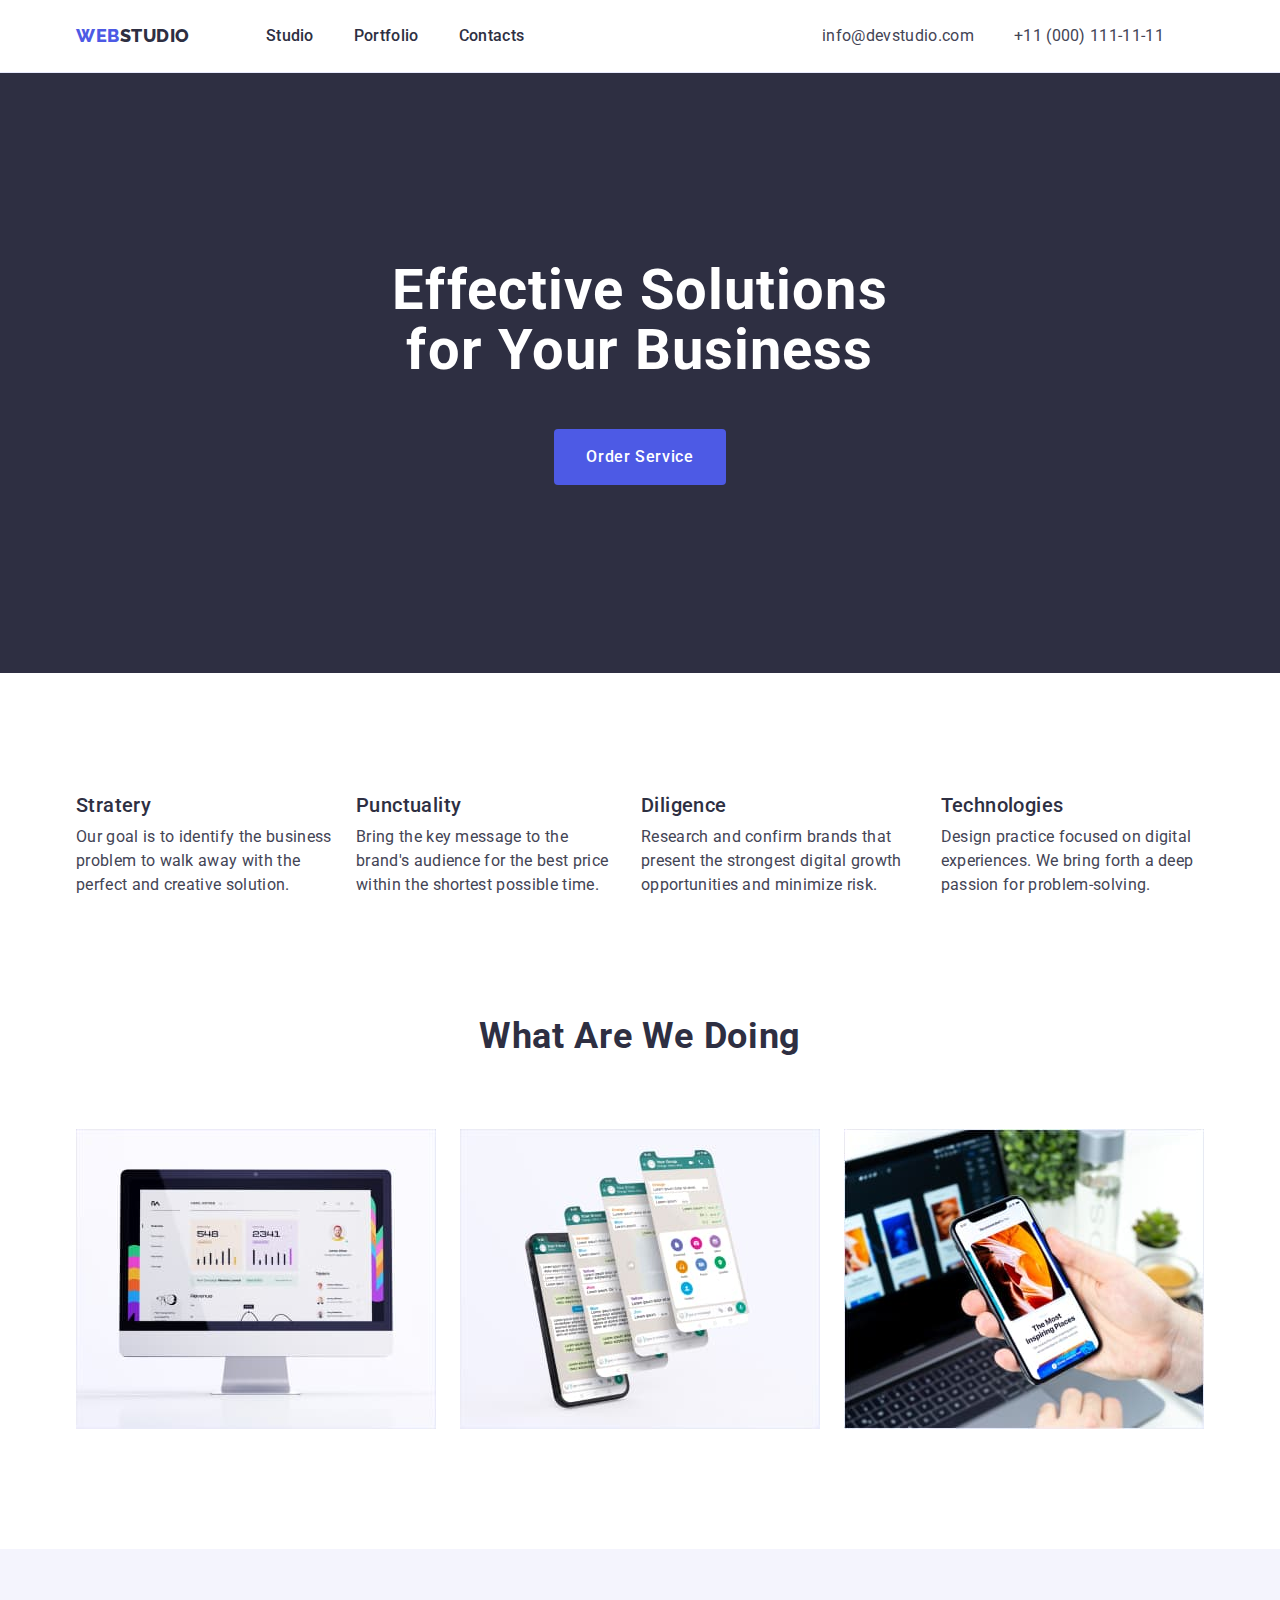
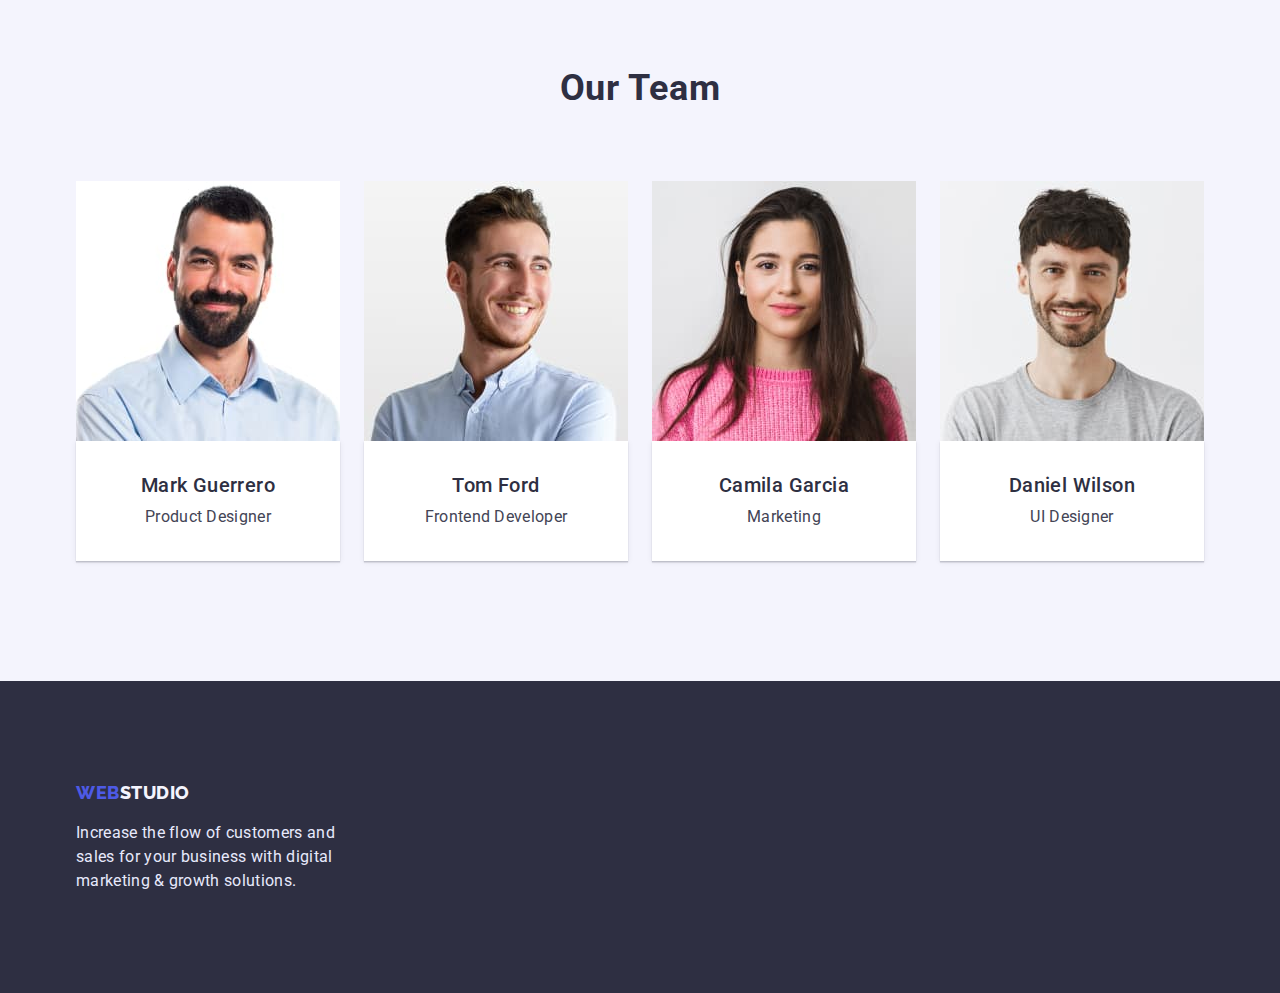
==== index.html @ 035ccc24 "Initial commit" ====
<!DOCTYPE html>
<html lang="en">

<head>
  <meta charset="UTF-8" />
  <meta http-equiv="X-UA-Compatible" content="IE=edge" />
  <meta name="viewport" content="width=device-width, initial-scale=1.0" />
  <title>Studio</title>
  <link rel="preconnect" href="https://fonts.googleapis.com" />
  <link rel="preconnect" href="https://fonts.gstatic.com" crossorigin />

  <link rel="stylesheet" href="https://cdn.jsdelivr.net/npm/modern-normalize@1.1.0/modern-normalize.min.css">
  <link href="https://fonts.googleapis.com/css2?family=Raleway:wght@800&family=Roboto:wght@400;500;700;900&display=swap"
    rel="stylesheet" />

  <link rel="stylesheet" href="./css/styles.css" />
</head>

<body>
  <!-- HEADER -->
  <header class="page-header">
    <div class="header-container container">
      <nav class="page-nav">
        <a class="logo link" href="./index.html">Web<span class="dark-logo">Studio</span></a>
        <ul class="menu-list list">
          <li class="menu-item">
            <a class="menu-link link" href="./index.html">Studio</a>
          </li>
          <li class="menu-item">
            <a class="menu-link link" href="./portfolio.html">Portfolio</a>
          </li>
          <li class="menu-item">
            <a class="menu-link link" href="">Contacts</a>
          </li>
        </ul>
      </nav>

      <ul class="contact list">
        <li class="contact-item">
          <a class="contact-link link" href="mailto:info@devstudio.com">info@devstudio.com</a>
        </li>
        <li class="contact-item">
          <a class="contact-link link" href="tel:+110001111111">+11 (000) 111-11-11</a>
        </li>
      </ul>
    </div>
  </header>
  <main>
    <!-- HERO -->

    <section class="hero">
      <div class="hero-container container">
        <h1 class="main-title">
          Effective Solutions <br />
          for Your Business
        </h1>
        <button type="button" class="button">Order Service</button>
      </div>
    </section>

  </main>
  <!-- Benefits -->

  <section class="benefits section">
    <div class="container">
      <h2 hidden>Benefits</h2>
      <ul class="benefits-list list">
        <li class="benefits-item">
          <h3 class="section-subtitle">Stratery</h3>
          <p class="section-discription">
            Our goal is to identify the business problem to walk away with the
            perfect and creative solution.
          </p>
        </li>
        <li class="benefits-item">
          <h3 class="section-subtitle">Punctuality</h3>
          <p class="section-discription">
            Bring the key message to the brand's audience for the best price
            within the shortest possible time.
          </p>
        </li>
        <li class="benefits-item">
          <h3 class="section-subtitle">Diligence</h3>
          <p class="section-discription">
            Research and confirm brands that present the strongest digital
            growth opportunities and minimize risk.
          </p>
        </li>
        <li class="benefits-item">
          <h3 class="section-subtitle">Technologies</h3>
          <p class="section-discription">
            Design practice focused on digital experiences. We bring forth a
            deep passion for problem-solving.
          </p>
        </li>
      </ul>
    </div>
  </section>

  <!-- Our Work -->

  <section class="work section">
    <div class="container">
      <h2 class="section-title">What are we doing</h2>
      <ul class="work-list list">
        <li class="work-item">
          <img src="./images/work/img1.jpg" alt="macbook computer display" width="360" height="300" />
        </li>
        <li class="work-item">
          <img src="./images/work/img2.jpg" alt="iphone showing app chat" width="360" height="300" />
        </li>
        <li class="work-item">
          <img src="./images/work/img3.jpg" alt="iphone in a hand with lap top in the background" width="360"
            height="300" />
        </li>
      </ul>
    </div>
  </section>


  <!-- our team -->

  <section class="our-team section">
    <div class="our-team-container container">
      <h2 class="section-title">Our team</h2>
      <ul class="team-list list">
        <li class="team-members">
          <img src="./images/team/team1.jpg" alt="smiling man with beard" width="264" height="260" />
          <div class="team-members-wrapper">
            <h3 class="section-subtitle">Mark Guerrero</h3>
            <p class="section-discription">Product Designer</p>
          </div>
        </li>
        <li class="team-members">
          <img src="./images/team/team2.jpg" alt="man with a wide smile" width="264" height="260" />
          <div class="team-members-wrapper">
            <h3 class="section-subtitle">Tom Ford</h3>
            <p class="section-discription">Frontend Developer</p>
          </div>
        </li>
        <li class="team-members">
          <img src="./images/team/team3.jpg" alt="young woman in pink sweater" width="264" height="260" />
          <div class="team-members-wrapper">
            <h3 class="section-subtitle">Camila Garcia</h3>
            <p class="section-discription">Marketing</p>
          </div>
        </li>
        <li class="team-members">
          <img src="./images/team/team4.jpg" alt="young man in grey shirt" width="264" height="260" />
          <div class="team-members-wrapper">
            <h3 class="section-subtitle">Daniel Wilson</h3>
            <p class="section-discription">UI Designer</p>
          </div>
        </li>
      </ul>
    </div>
  </section>

  </main>

  <footer class="footer">
    <div class="container">
      <a class="logo link" href="./index.html">Web<span class="light-logo">Studio</span></a>
      <p class="footer-discription">
        Increase the flow of customers and sales for your business with digital
        marketing & growth solutions.
      </p>
    </div>
  </footer>

</body>

</html>
---- css/styles.css ----
:root {
  /* Fonts */
  --primary-font: 'Roboto', sans-serif;
  --secondary-font: 'Raleway', sans-serif;

  /* text colors */
  --primary-text-color: #2e2f42;
  --secondary-text-color: #434455;
  --contrast-text-color: #ffffff;

  /* BG colors */
  --dark-color-theme: #e7e9fc;
  --accent-color: #4d5ae5;
  --style-color: #404bbf;
  --accent-color-second: #f4f4fd;
  --accent-color-border-8: rgba(46, 47, 66, 0.08);
  --accent-color-border-16: rgba(46, 47, 66, 0.16);
}
/* reset styles */
h1,
h2,
h3,
h4,
h5,
h6,
ul,
p {
  margin: 0;
}

img {
  display: block;
  max-width: 100%;
  height: auto;
}

.list {
  list-style: none;
  margin: 0;
  padding: 0;
}
.link {
  text-decoration: none;
}
body {
  font-family: var(--primary-font);
  color: var(--primary-text-color);
}
/* =============== COMPONENTS====================== */
.section-title {
  font-weight: 700;
  font-size: 36px;
  line-height: 1.11;
  text-align: center;
  letter-spacing: 0.02em;
  text-transform: capitalize;
  margin-bottom: 72px;
}

.section-subtitle {
  font-weight: 500;
  font-size: 20px;
  line-height: 1.2;
  letter-spacing: 0.02em;
  margin-bottom: 8px;
}
.section-discription {
  font-size: 16px;
  line-height: 1.5;
  letter-spacing: 0.02em;
  color: var(--secondary-text-color);
}

.container {
  width: 1158px;
  padding: 0 15px;
  margin: 0 auto;
}

.section {
  padding-top: 120px;
}

/*==== flexbox==== */

.header-container {
  display: flex;
  align-items: center;
  flex-direction: row;
}

.menu-list {
  display: flex;
  align-items: center;
  gap: 40px;
}

.page-nav {
  display: flex;
  flex-direction: row;
}
.contact {
  display: flex;
  flex-direction: row;
}
.contact-item {
  margin-right: 40px;
}

.benefits-list {
  display: flex;
  flex-direction: row;
  gap: 24px;
}

.team-list {
  display: flex;
  gap: 24px;
  flex-direction: row;
  justify-content: center;
  align-items: center;
}

.project-list {
  display: flex;
  flex-direction: row;

  margin-bottom: 72px;
  justify-content: center;
  gap: 24px;
}

.work-list {
  display: flex;
  flex-direction: row;
  flex-wrap: wrap;
  row-gap: 48px;
  column-gap: 24px;
}

.work-item {
  width: calc((100% - 24px * 2) / 3);
}

/* =============== /COMPONENTS====================== */
/*================= HEADER =======================*/

.page-header {
  padding-top: 24px;
  padding-bottom: 24px;
}
.page-nav {
  margin-right: auto;
}

.logo {
  font-family: var(--secondary-font);
  font-weight: 800;
  font-size: 18px;
  line-height: 1.33;
  display: flex;
  align-items: center;
  letter-spacing: 0.03em;
  text-transform: uppercase;
  color: var(--accent-color);
  margin-right: 76px;
}
.dark-logo {
  color: var(--primary-text-color);
}
.menu-link {
  font-weight: 500;
  font-size: 16px;
  line-height: 1.5;
  letter-spacing: 0.02em;
  color: var(--primary-text-color);
}

.menu-link:focus,
.menu-link:hover {
  color: var(--style-color);
}

.work-item-link {
  color: var(--primary-text-color);
  font-weight: 500;
  font-size: 20px;
  line-height: 1.2;
}

.contact-link {
  font-size: 16px;
  line-height: 1.5;
  letter-spacing: 0.02em;
  color: var(--secondary-text-color);
}
.contact-link:focus,
.contact-link:hover {
  color: var(--style-color);
}

/*==================== Hero =========================*/
.hero {
  background-color: var(--primary-text-color);
  padding: 188px 0px;
}

.main-title {
  font-weight: 700;
  font-size: 56px;
  line-height: 1.07;
  text-align: center;
  letter-spacing: 0.02em;
  color: var(--contrast-text-color);
  margin-bottom: 48px;
}

.main-menu {
  padding: 96px 0px 120px 0px;
}

.button {
  min-width: 169px;
  min-height: 56px;
  border-radius: 4px;
  padding: 16px 32px;
  font-family: var(--primary-font);
  font-weight: 500;
  font-size: 16px;
  line-height: 1.5;
  align-items: center;
  letter-spacing: 0.04em;
  color: var(--contrast-text-color);
  background: var(--accent-color);
  cursor: pointer;
  border: none;
  display: block;
  margin-right: auto;
  margin-left: auto;
}

.hero-container {
  text-align: center;
}

.button:hover,
.button:focus {
  background: var(--style-color);
}
.project-button {
  font-family: var(--primary-font);
  font-weight: 500;
  font-size: 16px;
  line-height: 1.5;
  display: flex;
  align-items: center;
  text-align: center;
  letter-spacing: 0.04em;
  color: var(--accent-color);
  background-color: var(--accent-color-second);
  cursor: pointer;
  border: 1px solid var(--dark-color-theme);
  display: block;
  padding: 12px 24px;
  border-radius: 4px;
}

.project-button:hover,
.project-button:focus {
  background: var(--style-color);
  color: var(--contrast-text-color);
}

.our-team {
  background-color: var(--accent-color-second);
  padding-bottom: 120px;
}

.work-item {
  width: 360px;
}

.work-team-wrapper {
  border: 1px solid var(--dark-color-theme);
  border-top: none;
  padding: 32px 16px;
}

.team-members-wrapper {
  padding: 32px 16px;
  text-align: center;
  background: var(--contrast-text-color);
  box-shadow: 0px 1px 6px var(--accent-color-border-8),
    0px 1px 1px var(--accent-color-border-16),
    0px 2px 1px var(--accent-color-border-8);
  border-radius: 0px 0px 4px 4p;
  width: 264px;
}

.page-header {
  border: 1px solid var(--dark-color-theme);
  border-top: none;
  border-right: none;
  border-left: none;
}

.work {
  padding-bottom: 120px;
}

/* footer */
.footer-discription {
  font-size: 16px;
  line-height: 1.5;
  letter-spacing: 0.02em;
  color: var(--dark-color-theme);
  margin-top: 16px;
  width: 264px;
}
.light-logo {
  color: var(--accent-color-second);
}
.footer {
  background-color: var(--primary-text-color);
  padding-top: 100px;
  padding-bottom: 100px;
}
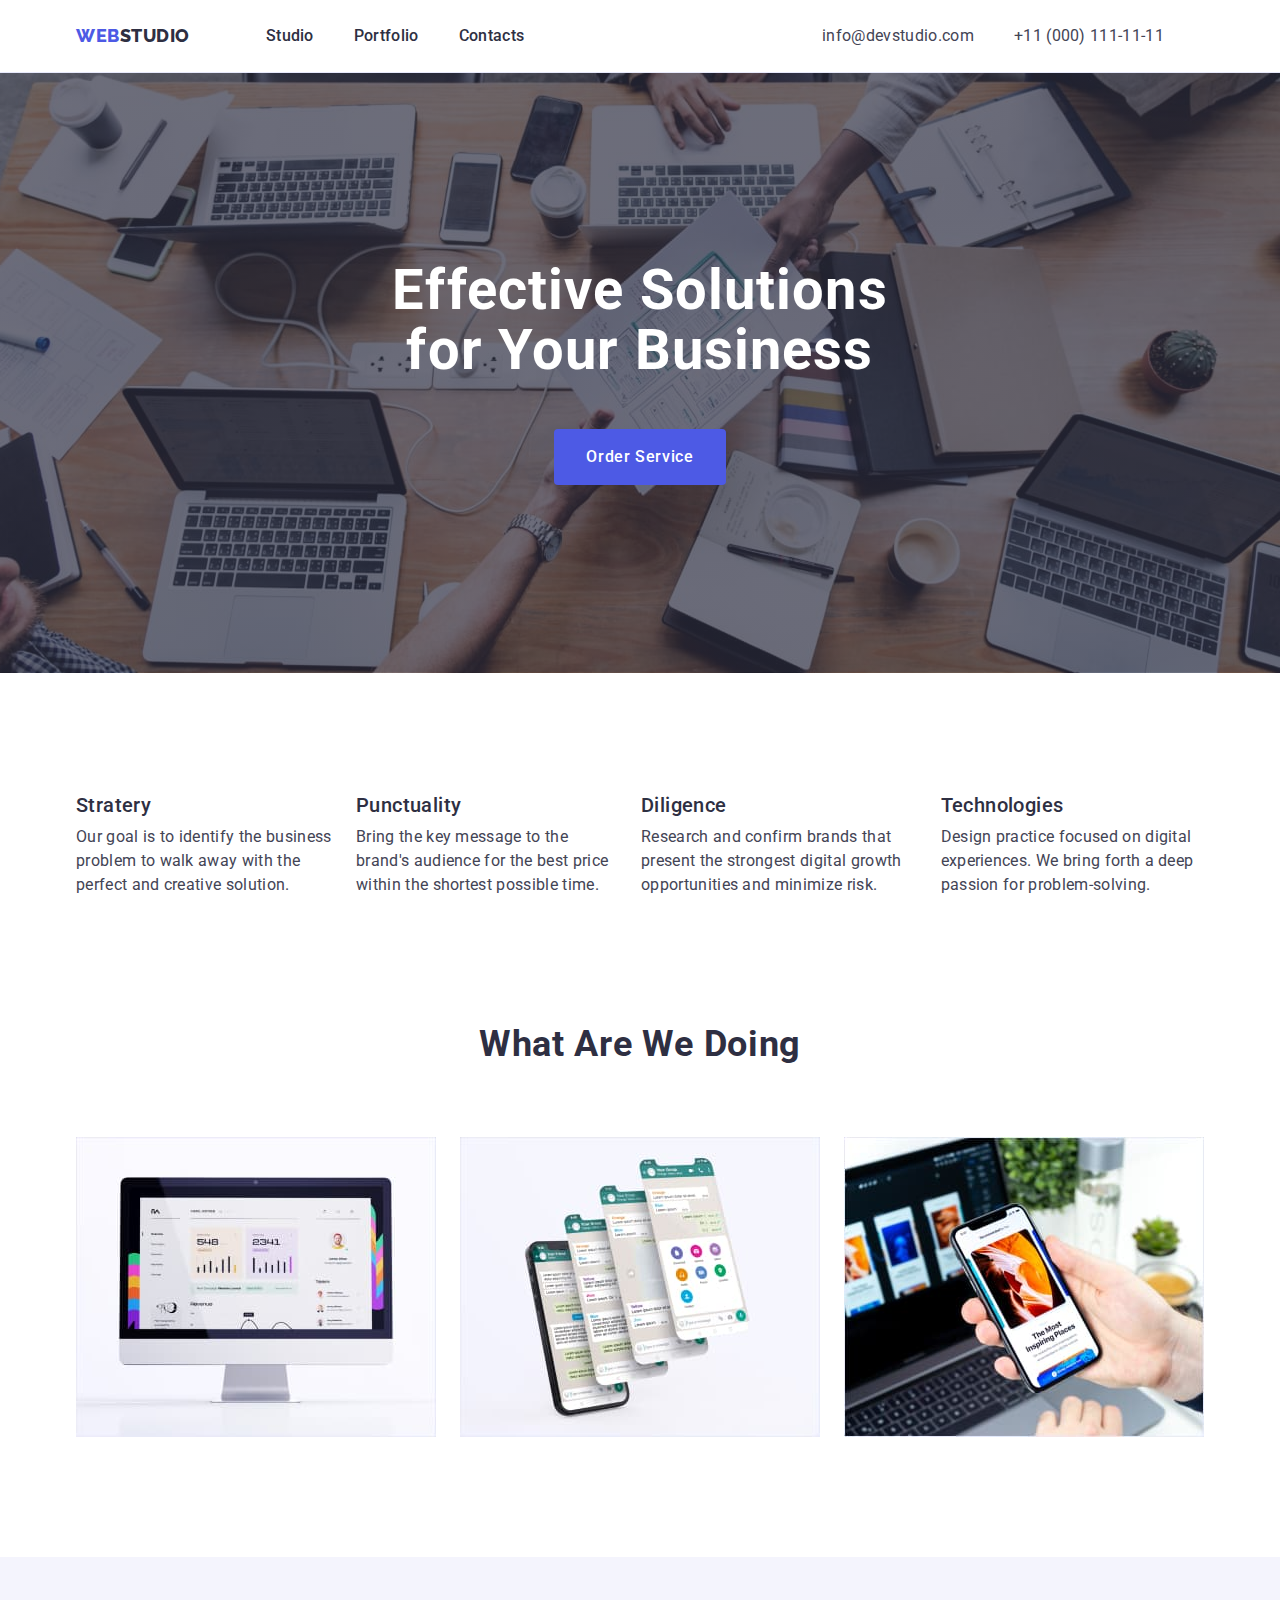
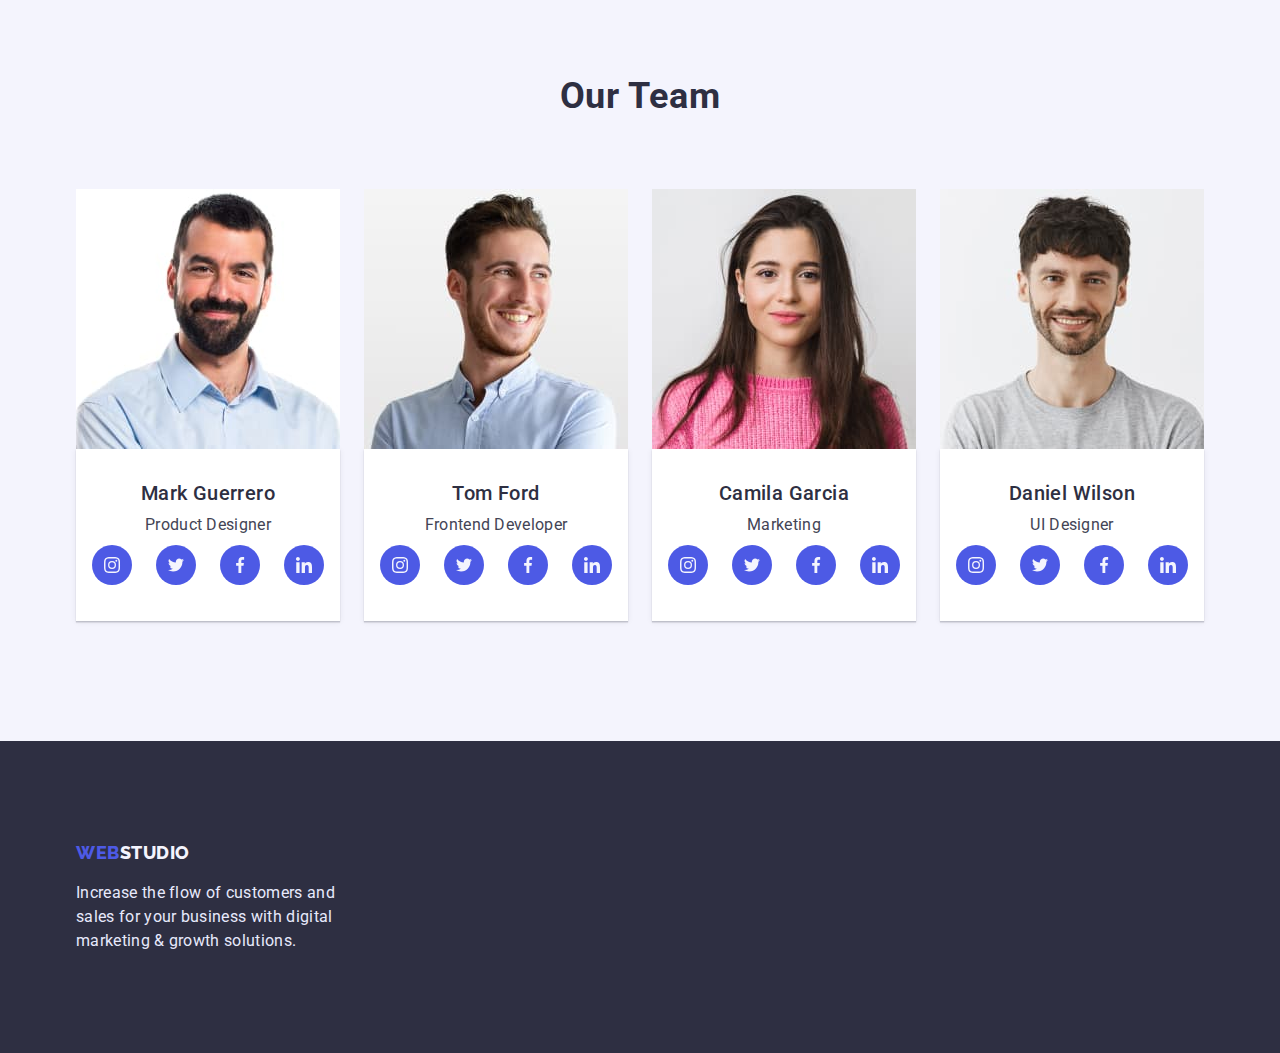
==== commit 53942763: "first" ====
--- a/index.html
+++ b/index.html
@@ -129,13 +129,80 @@
           <div class="team-members-wrapper">
             <h3 class="section-subtitle">Mark Guerrero</h3>
             <p class="section-discription">Product Designer</p>
-          </div>
+            <ul class="socials list">
+              <li class="social-item">
+                <a class="social-link" href="http://instagram.com" rel="noopener noreferrer"
+                  aria-label="instagram link">
+                  <svg class="social-icon" width="40px" height="40px">
+                    <use href="./images/icons.svg#icon-insta"></use>
+                  </svg>
+                </a>
+              </li>
+              <li class="social-item">
+                <a class="social-link" href="http://twitter.com" rel="noopener noreferrer" aria-label="twitter link">
+                  <svg class="social-icon" width="40px" height="40px">
+                    <use href="./images/icons.svg#icon-twitter"></use>
+                  </svg>
+                </a>
+              </li>
+              <li class="social-item">
+                <a class="social-link" href="http://facebook.com" rel="noopener noreferrer" aria-label="facebook link">
+                  <svg class="social-icon" width="40px" height="40px">
+                    <use href="./images/icons.svg#icon-facebook"></use>
+                  </svg>
+                </a>
+              </li>
+              <li class="social-item">
+                <a class="social-link" href="http://linkedin.com" rel="noopener noreferrer" aria-label="linkedin link">
+                  <svg class="social-icon" width="40px" height="40px">
+                    <use href="./images/icons.svg#icon-linkedin"></use>
+                  </svg>
+                </a>
+              </li>
+
+            </ul>
+
+
         </li>
         <li class="team-members">
           <img src="./images/team/team2.jpg" alt="man with a wide smile" width="264" height="260" />
           <div class="team-members-wrapper">
             <h3 class="section-subtitle">Tom Ford</h3>
             <p class="section-discription">Frontend Developer</p>
+            <ul class="socials list">
+              <li class="social-item">
+                <a class="social-link" href="http://instagram.com" rel="noopener noreferrer"
+                  aria-label="instagram link">
+                  <svg class="social-icon" width="40px" height="40px">
+                    <use href="./images/icons.svg#icon-insta"></use>
+                  </svg>
+                </a>
+              </li>
+              <li class="social-item">
+                <a class="social-link" href="http://twitter.com" rel="noopener noreferrer" aria-label="twitter link">
+                  <svg class="social-icon" width="40px" height="40px">
+                    <use href="./images/icons.svg#icon-twitter"></use>
+                  </svg>
+                </a>
+              </li>
+              <li class="social-item">
+                <a class="social-link" href="http://facebook.com" rel="noopener noreferrer" aria-label="facebook link">
+                  <svg class="social-icon" width="40px" height="40px">
+                    <use href="./images/icons.svg#icon-facebook"></use>
+                  </svg>
+                </a>
+              </li>
+              <li class="social-item">
+                <a class="social-link" href="http://linkedin.com" rel="noopener noreferrer" aria-label="linkedin link">
+                  <svg class="social-icon" width="40px" height="40px">
+                    <use href="./images/icons.svg#icon-linkedin"></use>
+                  </svg>
+                </a>
+              </li>
+
+            </ul>
+
+
           </div>
         </li>
         <li class="team-members">
@@ -143,6 +210,38 @@
           <div class="team-members-wrapper">
             <h3 class="section-subtitle">Camila Garcia</h3>
             <p class="section-discription">Marketing</p>
+            <ul class="socials list">
+              <li class="social-item">
+                <a class="social-link" href="http://instagram.com" rel="noopener noreferrer"
+                  aria-label="instagram link">
+                  <svg class="social-icon" width="40px" height="40px">
+                    <use href="./images/icons.svg#icon-insta"></use>
+                  </svg>
+                </a>
+              </li>
+              <li class="social-item">
+                <a class="social-link" href="http://twitter.com" rel="noopener noreferrer" aria-label="twitter link">
+                  <svg class="social-icon" width="40px" height="40px">
+                    <use href="./images/icons.svg#icon-twitter"></use>
+                  </svg>
+                </a>
+              </li>
+              <li class="social-item">
+                <a class="social-link" href="http://facebook.com" rel="noopener noreferrer" aria-label="facebook link">
+                  <svg class="social-icon" width="40px" height="40px">
+                    <use href="./images/icons.svg#icon-facebook"></use>
+                  </svg>
+                </a>
+              </li>
+              <li class="social-item">
+                <a class="social-link" href="http://linkedin.com" rel="noopener noreferrer" aria-label="linkedin link">
+                  <svg class="social-icon" width="40px" height="40px">
+                    <use href="./images/icons.svg#icon-linkedin"></use>
+                  </svg>
+                </a>
+              </li>
+
+            </ul>
           </div>
         </li>
         <li class="team-members">
@@ -150,6 +249,38 @@
           <div class="team-members-wrapper">
             <h3 class="section-subtitle">Daniel Wilson</h3>
             <p class="section-discription">UI Designer</p>
+            <ul class="socials list">
+              <li class="social-item">
+                <a class="social-link" href="http://instagram.com" rel="noopener noreferrer"
+                  aria-label="instagram link">
+                  <svg class="social-icon" width="40px" height="40px">
+                    <use href="./images/icons.svg#icon-insta"></use>
+                  </svg>
+                </a>
+              </li>
+              <li class="social-item">
+                <a class="social-link" href="http://twitter.com" rel="noopener noreferrer" aria-label="twitter link">
+                  <svg class="social-icon" width="40px" height="40px">
+                    <use href="./images/icons.svg#icon-twitter"></use>
+                  </svg>
+                </a>
+              </li>
+              <li class="social-item">
+                <a class="social-link" href="http://facebook.com" rel="noopener noreferrer" aria-label="facebook link">
+                  <svg class="social-icon" width="40px" height="40px">
+                    <use href="./images/icons.svg#icon-facebook"></use>
+                  </svg>
+                </a>
+              </li>
+              <li class="social-item">
+                <a class="social-link" href="http://linkedin.com" rel="noopener noreferrer" aria-label="linkedin link">
+                  <svg class="social-icon" width="40px" height="40px">
+                    <use href="./images/icons.svg#icon-linkedin"></use>
+                  </svg>
+                </a>
+              </li>
+
+            </ul>
           </div>
         </li>
       </ul>
--- a/css/styles.css
+++ b/css/styles.css
@@ -15,6 +15,7 @@
   --accent-color-second: #f4f4fd;
   --accent-color-border-8: rgba(46, 47, 66, 0.08);
   --accent-color-border-16: rgba(46, 47, 66, 0.16);
+  --accent-color-border-70: rgba(46, 47, 66, 0.7);
 }
 /* reset styles */
 h1,
@@ -69,6 +70,7 @@
   line-height: 1.5;
   letter-spacing: 0.02em;
   color: var(--secondary-text-color);
+  margin-bottom: 8px;
 }
 
 .container {
@@ -203,6 +205,17 @@
 .hero {
   background-color: var(--primary-text-color);
   padding: 188px 0px;
+  background-image: linear-gradient(
+      var(--accent-color-border-70),
+      var(--accent-color-border-70)
+    ),
+    url(../images/hero/hero.jpg);
+
+  background-repeat: no-repeat;
+  background-position: center;
+  max-width: 1440px;
+  margin-left: auto;
+  margin-right: auto;
 }
 
 .main-title {
@@ -306,7 +319,15 @@
 
 .work {
   padding-bottom: 120px;
-}
+  /* align-items: center; */
+  /* justify-content: center; */
+}
+.socials {
+  display: flex;
+  gap: 24px;
+}
+
+/* background-color: #404bbf; */
 
 /* footer */
 .footer-discription {
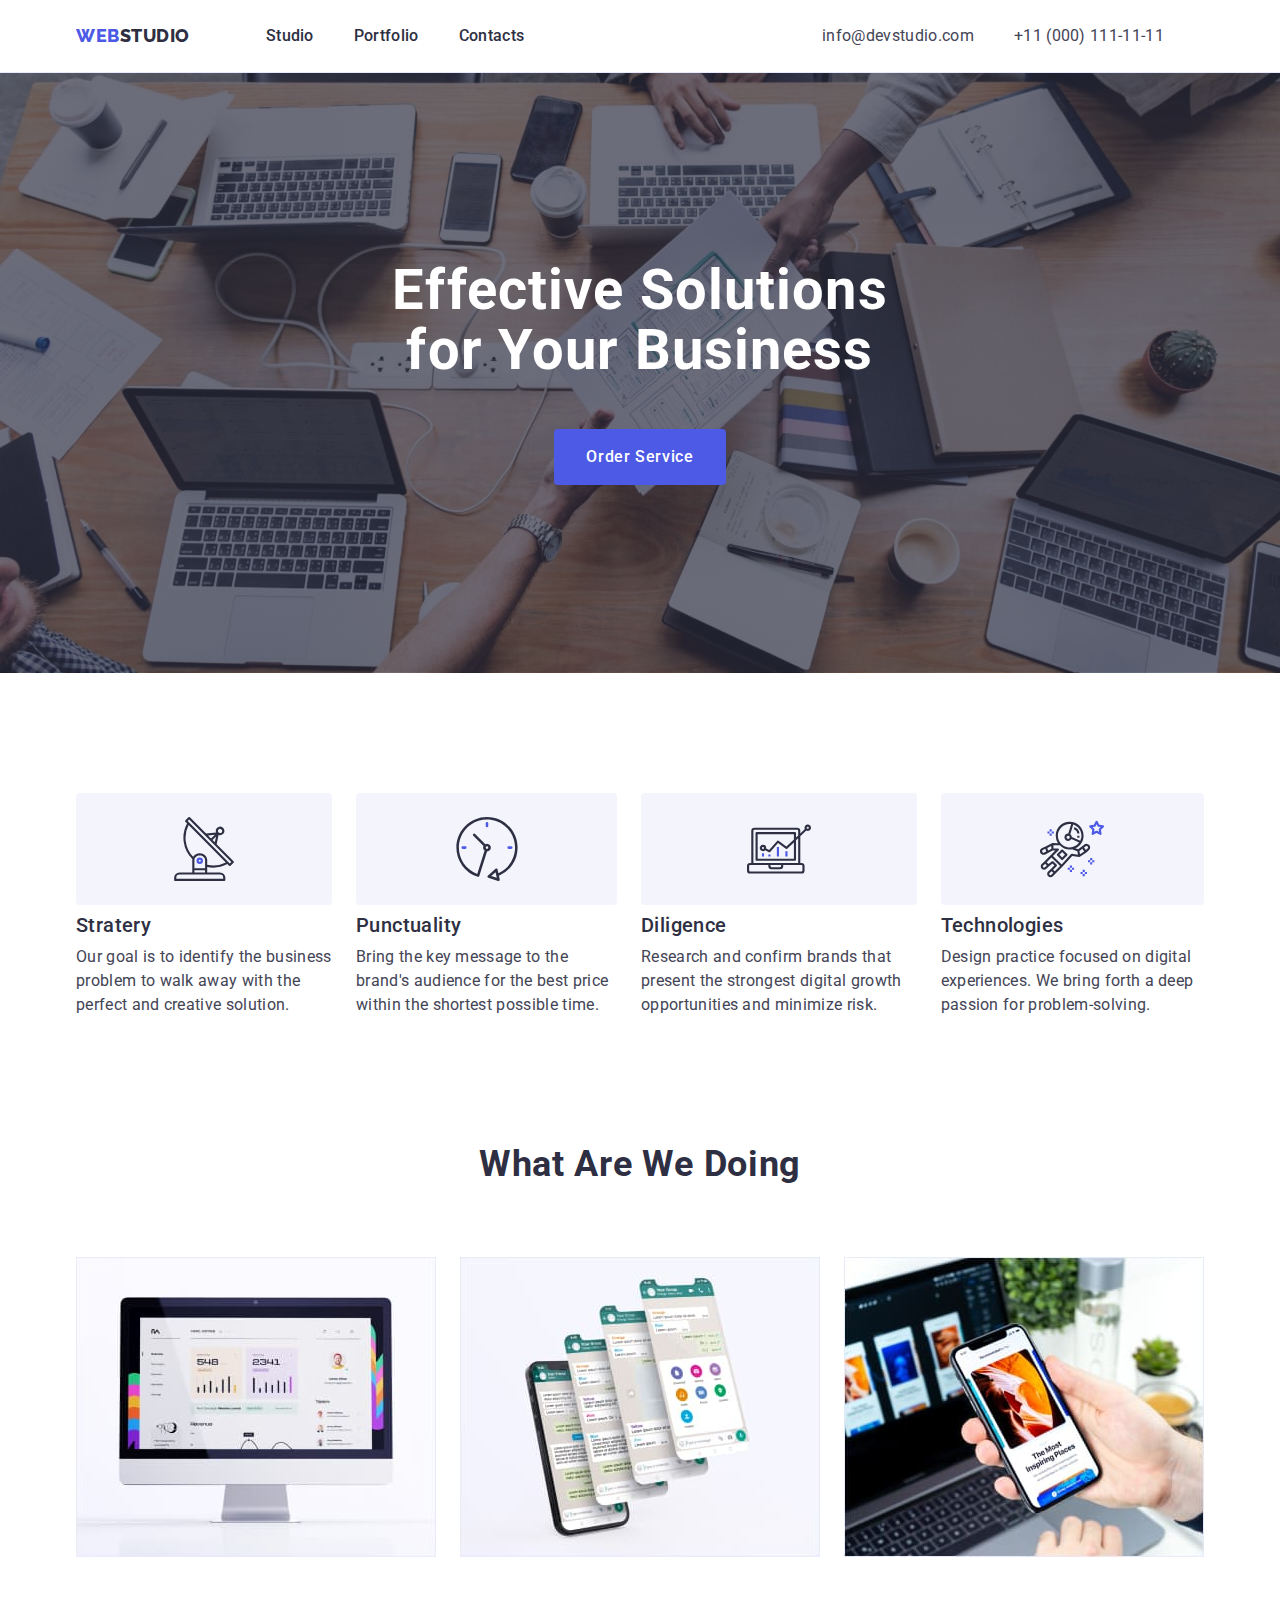
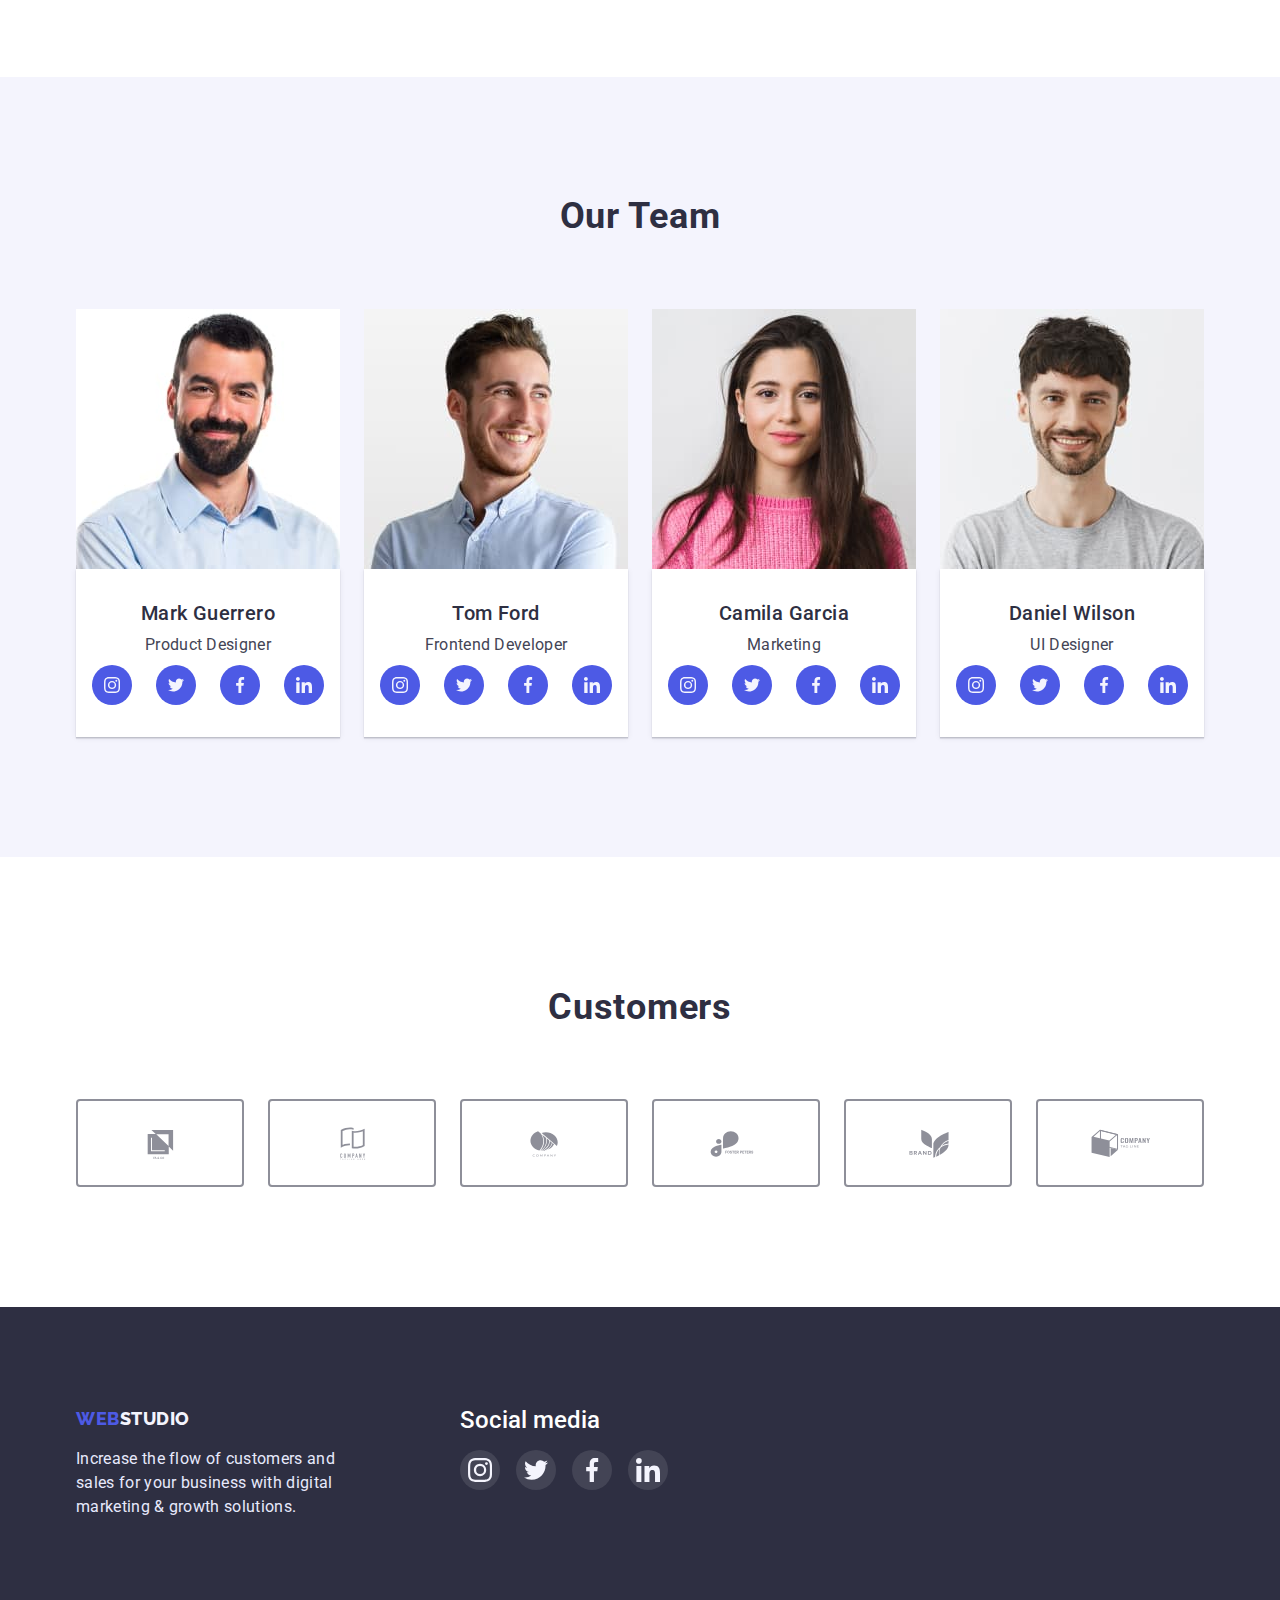
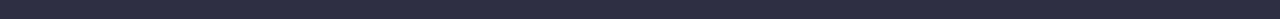
==== commit 3713aaa0: "full" ====
--- a/index.html
+++ b/index.html
@@ -66,6 +66,12 @@
       <h2 hidden>Benefits</h2>
       <ul class="benefits-list list">
         <li class="benefits-item">
+
+          <div class="benefits-icons">
+            <svg class="benefits-svg" width="64" height="64">
+              <use href="./images/icons.svg#icon-antenna"></use>
+            </svg>
+          </div>
           <h3 class="section-subtitle">Stratery</h3>
           <p class="section-discription">
             Our goal is to identify the business problem to walk away with the
@@ -73,6 +79,11 @@
           </p>
         </li>
         <li class="benefits-item">
+          <div class="benefits-icons">
+            <svg class="benefits-svg" width="64" height="64">
+              <use href="./images/icons.svg#icon-clock"></use>
+            </svg>
+          </div>
           <h3 class="section-subtitle">Punctuality</h3>
           <p class="section-discription">
             Bring the key message to the brand's audience for the best price
@@ -80,6 +91,11 @@
           </p>
         </li>
         <li class="benefits-item">
+          <div class="benefits-icons">
+            <svg class="benefits-svg" width="64" height="64">
+              <use href="./images/icons.svg#icon-diagram"></use>
+            </svg>
+          </div>
           <h3 class="section-subtitle">Diligence</h3>
           <p class="section-discription">
             Research and confirm brands that present the strongest digital
@@ -87,6 +103,11 @@
           </p>
         </li>
         <li class="benefits-item">
+          <div class="benefits-icons">
+            <svg class="benefits-svg" width="64" height="64">
+              <use href="./images/icons.svg#icon-astronaut"></use>
+            </svg>
+          </div>
           <h3 class="section-subtitle">Technologies</h3>
           <p class="section-discription">
             Design practice focused on digital experiences. We bring forth a
@@ -133,28 +154,28 @@
               <li class="social-item">
                 <a class="social-link" href="http://instagram.com" rel="noopener noreferrer"
                   aria-label="instagram link">
-                  <svg class="social-icon" width="40px" height="40px">
-                    <use href="./images/icons.svg#icon-insta"></use>
+                  <svg class="social-icon" width="16" height="16">
+                    <use href="./images/icons.svg#icon-instagram"></use>
                   </svg>
                 </a>
               </li>
               <li class="social-item">
                 <a class="social-link" href="http://twitter.com" rel="noopener noreferrer" aria-label="twitter link">
-                  <svg class="social-icon" width="40px" height="40px">
+                  <svg class="social-icon" width="16" height="16">
                     <use href="./images/icons.svg#icon-twitter"></use>
                   </svg>
                 </a>
               </li>
               <li class="social-item">
                 <a class="social-link" href="http://facebook.com" rel="noopener noreferrer" aria-label="facebook link">
-                  <svg class="social-icon" width="40px" height="40px">
+                  <svg class="social-icon" width="16" height="16">
                     <use href="./images/icons.svg#icon-facebook"></use>
                   </svg>
                 </a>
               </li>
               <li class="social-item">
                 <a class="social-link" href="http://linkedin.com" rel="noopener noreferrer" aria-label="linkedin link">
-                  <svg class="social-icon" width="40px" height="40px">
+                  <svg class="social-icon" width="16" height="16">
                     <use href="./images/icons.svg#icon-linkedin"></use>
                   </svg>
                 </a>
@@ -173,28 +194,28 @@
               <li class="social-item">
                 <a class="social-link" href="http://instagram.com" rel="noopener noreferrer"
                   aria-label="instagram link">
-                  <svg class="social-icon" width="40px" height="40px">
-                    <use href="./images/icons.svg#icon-insta"></use>
+                  <svg class="social-icon" width="16" height="16">
+                    <use href="./images/icons.svg#icon-instagram"></use>
                   </svg>
                 </a>
               </li>
               <li class="social-item">
                 <a class="social-link" href="http://twitter.com" rel="noopener noreferrer" aria-label="twitter link">
-                  <svg class="social-icon" width="40px" height="40px">
+                  <svg class="social-icon" width="16" height="16">
                     <use href="./images/icons.svg#icon-twitter"></use>
                   </svg>
                 </a>
               </li>
               <li class="social-item">
                 <a class="social-link" href="http://facebook.com" rel="noopener noreferrer" aria-label="facebook link">
-                  <svg class="social-icon" width="40px" height="40px">
+                  <svg class="social-icon" width="16" height="16">
                     <use href="./images/icons.svg#icon-facebook"></use>
                   </svg>
                 </a>
               </li>
               <li class="social-item">
                 <a class="social-link" href="http://linkedin.com" rel="noopener noreferrer" aria-label="linkedin link">
-                  <svg class="social-icon" width="40px" height="40px">
+                  <svg class="social-icon" width="16" height="16">
                     <use href="./images/icons.svg#icon-linkedin"></use>
                   </svg>
                 </a>
@@ -214,28 +235,28 @@
               <li class="social-item">
                 <a class="social-link" href="http://instagram.com" rel="noopener noreferrer"
                   aria-label="instagram link">
-                  <svg class="social-icon" width="40px" height="40px">
-                    <use href="./images/icons.svg#icon-insta"></use>
+                  <svg class="social-icon" width="16" height="16">
+                    <use href="./images/icons.svg#icon-instagram"></use>
                   </svg>
                 </a>
               </li>
               <li class="social-item">
                 <a class="social-link" href="http://twitter.com" rel="noopener noreferrer" aria-label="twitter link">
-                  <svg class="social-icon" width="40px" height="40px">
+                  <svg class="social-icon" width="16" height="16">
                     <use href="./images/icons.svg#icon-twitter"></use>
                   </svg>
                 </a>
               </li>
               <li class="social-item">
                 <a class="social-link" href="http://facebook.com" rel="noopener noreferrer" aria-label="facebook link">
-                  <svg class="social-icon" width="40px" height="40px">
+                  <svg class="social-icon" width="16" height="16">
                     <use href="./images/icons.svg#icon-facebook"></use>
                   </svg>
                 </a>
               </li>
               <li class="social-item">
                 <a class="social-link" href="http://linkedin.com" rel="noopener noreferrer" aria-label="linkedin link">
-                  <svg class="social-icon" width="40px" height="40px">
+                  <svg class="social-icon" width="16" height="16">
                     <use href="./images/icons.svg#icon-linkedin"></use>
                   </svg>
                 </a>
@@ -253,28 +274,28 @@
               <li class="social-item">
                 <a class="social-link" href="http://instagram.com" rel="noopener noreferrer"
                   aria-label="instagram link">
-                  <svg class="social-icon" width="40px" height="40px">
-                    <use href="./images/icons.svg#icon-insta"></use>
+                  <svg class="social-icon" width="16" height="16">
+                    <use href="./images/icons.svg#icon-instagram"></use>
                   </svg>
                 </a>
               </li>
               <li class="social-item">
                 <a class="social-link" href="http://twitter.com" rel="noopener noreferrer" aria-label="twitter link">
-                  <svg class="social-icon" width="40px" height="40px">
+                  <svg class="social-icon" width="16" height="16">
                     <use href="./images/icons.svg#icon-twitter"></use>
                   </svg>
                 </a>
               </li>
               <li class="social-item">
                 <a class="social-link" href="http://facebook.com" rel="noopener noreferrer" aria-label="facebook link">
-                  <svg class="social-icon" width="40px" height="40px">
+                  <svg class="social-icon" width="16" height="16">
                     <use href="./images/icons.svg#icon-facebook"></use>
                   </svg>
                 </a>
               </li>
               <li class="social-item">
                 <a class="social-link" href="http://linkedin.com" rel="noopener noreferrer" aria-label="linkedin link">
-                  <svg class="social-icon" width="40px" height="40px">
+                  <svg class="social-icon" width="16" height="16">
                     <use href="./images/icons.svg#icon-linkedin"></use>
                   </svg>
                 </a>
@@ -287,16 +308,109 @@
     </div>
   </section>
 
+  <!-- Customers -->
+
+  <section class="customers">
+    <div class="container">
+      <h2 class="customers-title">Customers</h2>
+      <ul class="list customer-list">
+        <li>
+          <a class="customers-link" href aria-label="Client 1">
+            <svg class="customers-svg" width="104" height="56">
+              <use href="./images/icons.svg#icon-Client1"></use>
+            </svg>
+          </a>
+        </li>
+        <li>
+          <a class="customers-link" href="" aria-label="Client 2">
+            <svg class="customers-svg" width="104" height="56">
+              <use href="./images/icons.svg#icon-Client2"></use>
+            </svg>
+          </a>
+        </li>
+        <li>
+          <a class="customers-link" href="" aria-label="Client 3">
+            <svg class="customers-svg" width="104" height="56">
+              <use href="./images/icons.svg#icon-Client3"></use>
+            </svg>
+          </a>
+        </li>
+        <li>
+          <a class=" customers-link" href="" aria-label="Client 4">
+            <svg class="customers-svg" width="104" height="56">
+              <use href="./images/icons.svg#icon-Client4"></use>
+            </svg>
+          </a>
+        </li>
+        <li>
+          <a class="customers-link" href="" aria-label="Client 5">
+            <svg class="customers-svg" width="104" height="56">
+              <use href="./images/icons.svg#icon-Client5"></use>
+            </svg>
+          </a>
+        </li>
+        <li>
+          <a class="customers-link" href aria-label="Client 6">
+            <svg class="customers-svg" width="104" height="56">
+              <use href="./images/icons.svg#icon-Client6"></use>
+            </svg>
+          </a>
+        </li>
+      </ul>
+    </div>
+  </section>
+
+
   </main>
-
+  <!-- Footer -->
   <footer class="footer">
-    <div class="container">
-      <a class="logo link" href="./index.html">Web<span class="light-logo">Studio</span></a>
-      <p class="footer-discription">
-        Increase the flow of customers and sales for your business with digital
-        marketing & growth solutions.
-      </p>
-    </div>
+    <div class="footer-container">
+      <div class="footer-logo-part">
+        <a class="logo link" href="./index.html">Web<span class="light-logo">Studio</span></a>
+        <p class="footer-discription">
+          Increase the flow of customers and sales for your business with digital
+          marketing & growth solutions.
+        </p>
+      </div>
+      <div class="social-media">
+        <h2 class="footer-title">Social media</h2>
+        <ul class="footer-social list">
+          <li class="social-item">
+            <a class="footer-social-link" href="https://instagram.com" rel="noopener noreferrer"
+              aria-label="instagram link">
+              <svg class="footer-social-sgv" width="24" height="24">
+                <use href="./images/icons.svg#icon-instagram"></use>
+              </svg>
+            </a>
+          </li>
+          <li class="social-item">
+            <a class="footer-social-link" href="https://twitter.com" rel="noopener noreferrer"
+              aria-label="twitter link">
+              <svg class="footer-social-svg" width="24" height="24">
+                <use href="./images/icons.svg#icon-twitter"></use>
+              </svg>
+            </a>
+          </li>
+          <li class="social-item">
+            <a class="footer-social-link" href="https://facebook.com" rel="noopener noreferrer"
+              aria-label="facebook link">
+              <svg class="footer-social-svg" width="24" height="24">
+                <use href="./images/icons.svg#icon-facebook"></use>
+              </svg>
+            </a>
+          </li>
+          <li class="social-item">
+            <a class="footer-social-link" href="https://linkedin.com/" rel="noopener noreferrer"
+              aria-label="linkedin link">
+              <svg class="footer-social-svg" width="24" height="24">
+                <use href="./images/icons.svg#icon-linkedin"></use>
+              </svg>
+            </a>
+          </li>
+        </ul>
+      </div>
+    </div>
+
   </footer>
 
 </body>
--- a/css/styles.css
+++ b/css/styles.css
@@ -16,6 +16,9 @@
   --accent-color-border-8: rgba(46, 47, 66, 0.08);
   --accent-color-border-16: rgba(46, 47, 66, 0.16);
   --accent-color-border-70: rgba(46, 47, 66, 0.7);
+  --icons-color: #8e8f99;
+  --icons-color2: #31d0aa;
+  --icons-color3: rgba(255, 255, 255, 0.1);
 }
 /* reset styles */
 h1,
@@ -282,6 +285,9 @@
 .project-button:focus {
   background: var(--style-color);
   color: var(--contrast-text-color);
+  box-shadow: 0px 3px 1px rgba(0, 0, 0, 0.1), 0px 2px 1px rgba(0, 0, 0, 0.08),
+    0px 2px 2px rgba(0, 0, 0, 0.12);
+  border-radius: 4px;
 }
 
 .our-team {
@@ -297,6 +303,15 @@
   border: 1px solid var(--dark-color-theme);
   border-top: none;
   padding: 32px 16px;
+  box-shadow: 0px 1px 6px var(--accent-color-border-8);
+}
+
+.work-team-wrapper:hover,
+.work-team-wrapper:focus {
+  border: 1px solid var(--accent-color-second);
+  box-shadow: 0px 1px 6px var(--accent-color-border-8),
+    0px 1px 1px var(--accent-color-border-16),
+    0px 2px 1px var(--accent-color-border-8);
 }
 
 .team-members-wrapper {
@@ -325,9 +340,79 @@
 .socials {
   display: flex;
   gap: 24px;
-}
-
-/* background-color: #404bbf; */
+  align-items: center;
+  justify-content: center;
+}
+/* 
+.social-icon {
+  fill: var(--accent-color);
+} */
+.social-link:hover,
+.social-link:focus {
+  background-color: var(--style-color);
+}
+
+.social-link {
+  display: flex;
+  align-items: center;
+  justify-content: center;
+  width: 40px;
+  height: 40px;
+
+  background-color: var(--accent-color);
+  border-radius: 50%;
+}
+.benefits-icons {
+  display: flex;
+  justify-content: center;
+  align-items: center;
+  background: var(--accent-color-second);
+  border-radius: 4px;
+  height: 112px;
+  margin-bottom: 8px;
+}
+
+.customers {
+  padding-top: 130px;
+  padding-bottom: 120px;
+}
+.customers-title {
+  font-weight: 700;
+  font-size: 36px;
+  line-height: calc(40 / 36);
+  margin-bottom: 72px;
+  text-align: center;
+  letter-spacing: 0.02em;
+  color: var(--primary-text-color);
+}
+.customer-list {
+  display: flex;
+  justify-content: space-between;
+}
+.customers-link {
+  display: flex;
+  width: 168px;
+  height: 88px;
+  justify-content: center;
+  align-items: center;
+  color: var(--icons-color);
+  box-sizing: border-box;
+  border: 2px solid var(--icons-color);
+  border-radius: 4px;
+}
+.customers-link:hover,
+.customers-link:focus {
+  color: var(--style-color);
+  border: 1px solid var(--style-color);
+}
+.customers-svg:hover,
+.customers-svg:focus {
+  fill: var(--style-color);
+}
+
+.customers-svg {
+  color: var(--style-color);
+}
 
 /* footer */
 .footer-discription {
@@ -346,3 +431,42 @@
   padding-top: 100px;
   padding-bottom: 100px;
 }
+.footer-container {
+  display: flex;
+  flex-wrap: nowrap;
+  width: 1158px;
+  padding: 0 15px;
+  margin: 0 auto;
+}
+.footer-title {
+  color: var(--contrast-text-color);
+  margin-bottom: 16px;
+  font-weight: 500;
+}
+.social-media {
+  display: flex;
+  flex-wrap: wrap;
+  height: 80px;
+  margin-left: 120px;
+  padding-right: 707px;
+}
+.footer-social-link {
+  display: flex;
+  align-items: center;
+  justify-content: center;
+  width: 40px;
+  height: 40px;
+
+  background-color: var(--icons-color3);
+  border-radius: 50%;
+}
+.footer-social-link:hover,
+.footer-social-linbk:focus {
+  background-color: var(--icons-color2);
+}
+.footer-social {
+  display: flex;
+  justify-content: center;
+  align-items: center;
+  gap: 16px;
+}
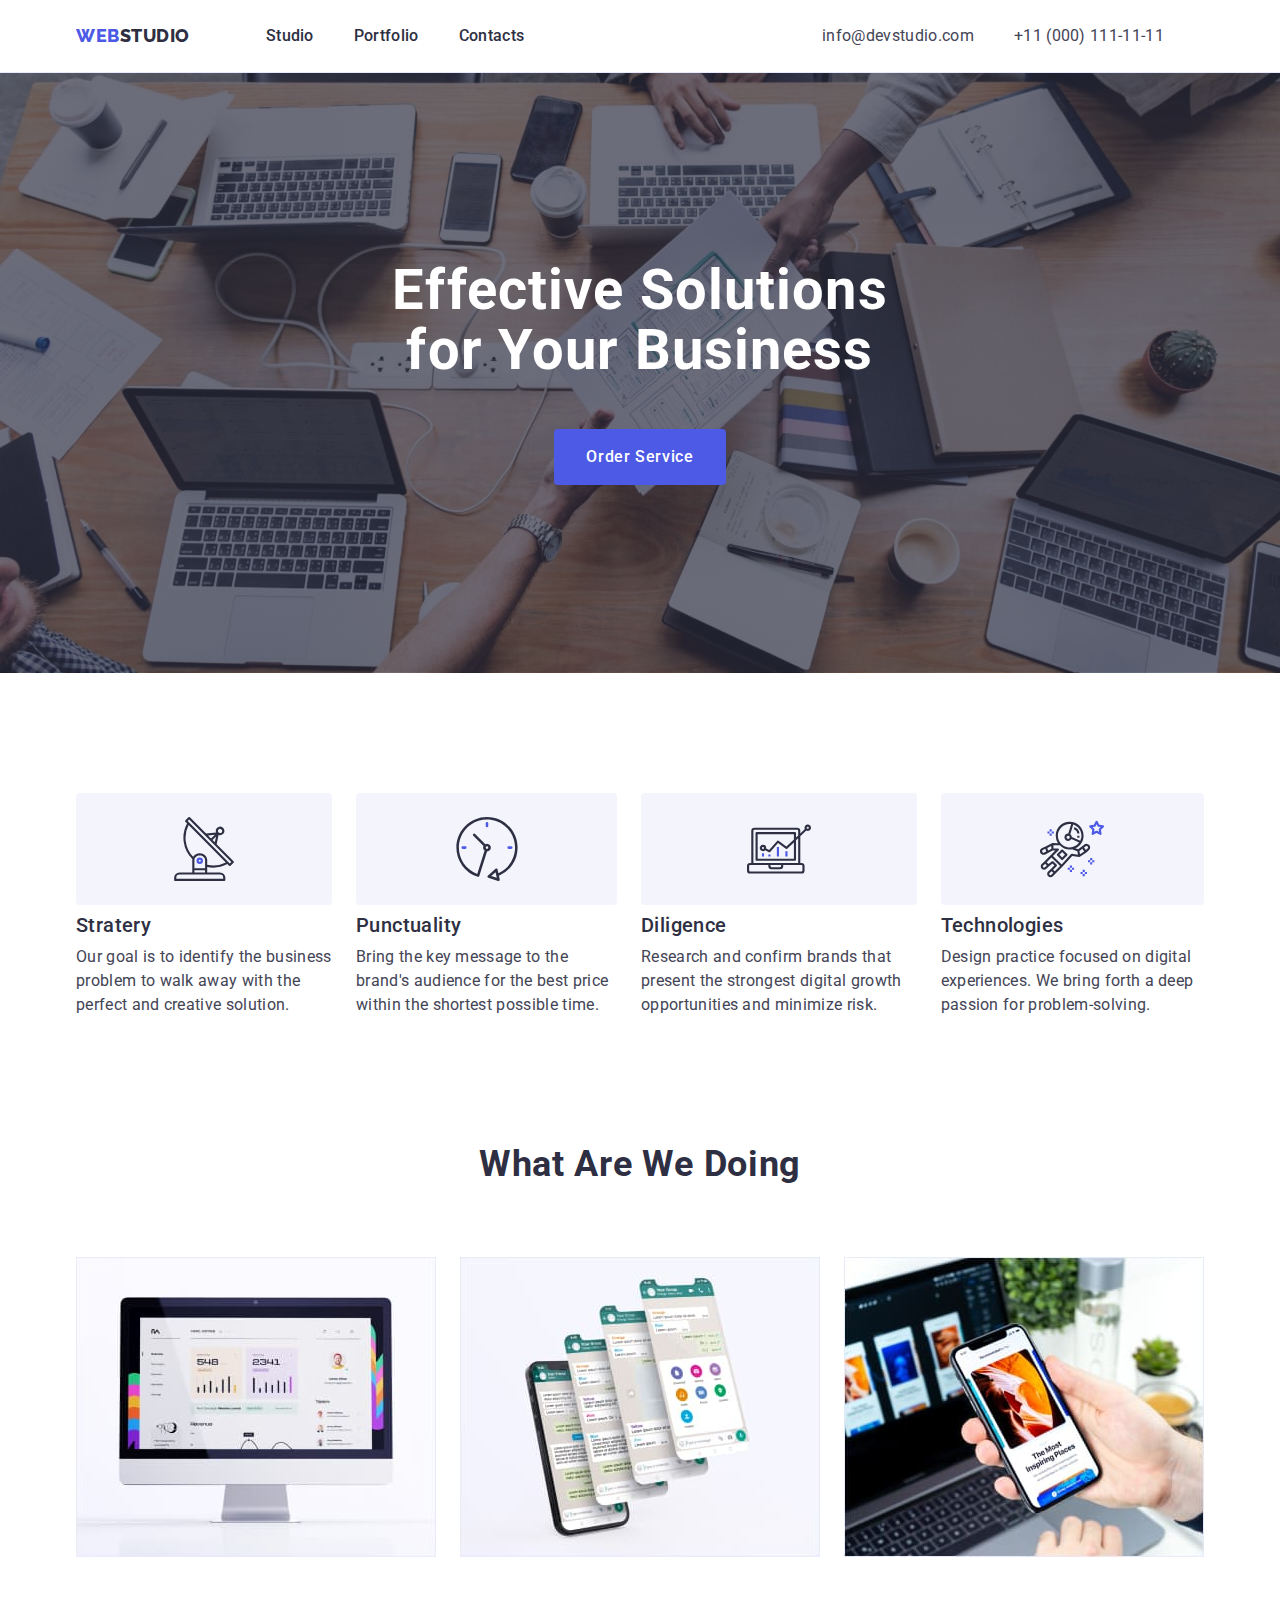
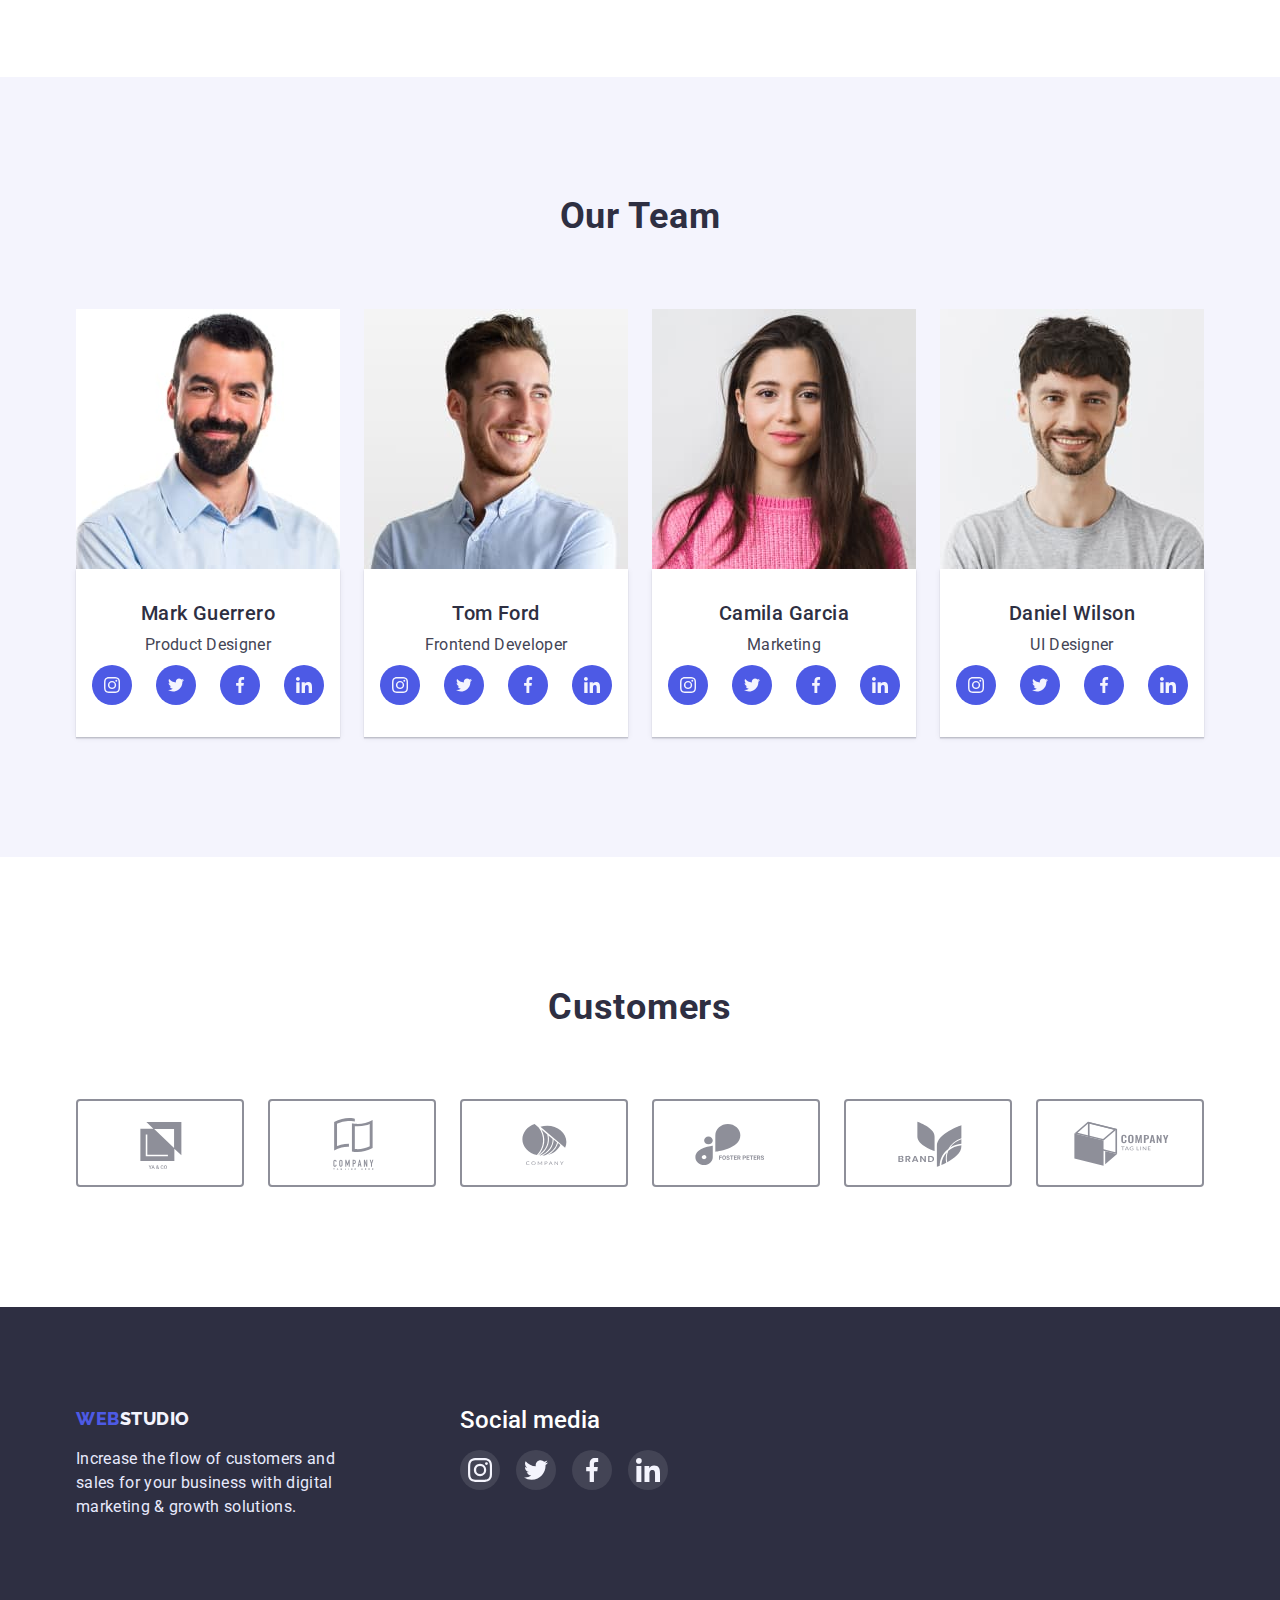
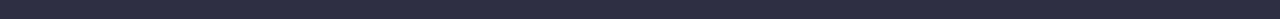
==== commit 361b607d: "hw4_redone" ====
--- a/index.html
+++ b/index.html
@@ -314,45 +314,45 @@
     <div class="container">
       <h2 class="customers-title">Customers</h2>
       <ul class="list customer-list">
-        <li>
+        <li class="customer-item">
           <a class="customers-link" href aria-label="Client 1">
             <svg class="customers-svg" width="104" height="56">
-              <use href="./images/icons.svg#icon-Client1"></use>
-            </svg>
-          </a>
-        </li>
-        <li>
+              <use href="./images/icons.svg#icon-Logo"></use>
+            </svg>
+          </a>
+        </li>
+        <li class="customer-item">
           <a class="customers-link" href="" aria-label="Client 2">
             <svg class="customers-svg" width="104" height="56">
-              <use href="./images/icons.svg#icon-Client2"></use>
-            </svg>
-          </a>
-        </li>
-        <li>
+              <use href="./images/icons.svg#icon-Logo-1"></use>
+            </svg>
+          </a>
+        </li>
+        <li class="customer-item">
           <a class="customers-link" href="" aria-label="Client 3">
             <svg class="customers-svg" width="104" height="56">
-              <use href="./images/icons.svg#icon-Client3"></use>
-            </svg>
-          </a>
-        </li>
-        <li>
+              <use href="./images/icons.svg#icon-Logo-2"></use>
+            </svg>
+          </a>
+        </li>
+        <li class="customer-item">
           <a class=" customers-link" href="" aria-label="Client 4">
             <svg class="customers-svg" width="104" height="56">
-              <use href="./images/icons.svg#icon-Client4"></use>
-            </svg>
-          </a>
-        </li>
-        <li>
+              <use href="./images/icons.svg#icon-Logo-3"></use>
+            </svg>
+          </a>
+        </li>
+        <li class="customer-item">
           <a class="customers-link" href="" aria-label="Client 5">
             <svg class="customers-svg" width="104" height="56">
-              <use href="./images/icons.svg#icon-Client5"></use>
-            </svg>
-          </a>
-        </li>
-        <li>
+              <use href="./images/icons.svg#icon-Logo-4"></use>
+            </svg>
+          </a>
+        </li>
+        <li class="customer-item">
           <a class="customers-link" href aria-label="Client 6">
             <svg class="customers-svg" width="104" height="56">
-              <use href="./images/icons.svg#icon-Client6"></use>
+              <use href="./images/icons.svg#icon-Logo-5"></use>
             </svg>
           </a>
         </li>
--- a/css/styles.css
+++ b/css/styles.css
@@ -288,6 +288,7 @@
   box-shadow: 0px 3px 1px rgba(0, 0, 0, 0.1), 0px 2px 1px rgba(0, 0, 0, 0.08),
     0px 2px 2px rgba(0, 0, 0, 0.12);
   border-radius: 4px;
+  border-color: var(--style-color);
 }
 
 .our-team {
@@ -306,8 +307,8 @@
   box-shadow: 0px 1px 6px var(--accent-color-border-8);
 }
 
-.work-team-wrapper:hover,
-.work-team-wrapper:focus {
+.work-item:hover,
+.work-item:focus {
   border: 1px solid var(--accent-color-second);
   box-shadow: 0px 1px 6px var(--accent-color-border-8),
     0px 1px 1px var(--accent-color-border-16),
@@ -327,6 +328,9 @@
 
 .page-header {
   border: 1px solid var(--dark-color-theme);
+  box-shadow: 0px 1px 6px var(--accent-color-border-8),
+    0px 1px 1px var(--accent-color-border-16),
+    0px 2px 1px var(--accent-color-border-8);
   border-top: none;
   border-right: none;
   border-left: none;
@@ -405,13 +409,9 @@
   color: var(--style-color);
   border: 1px solid var(--style-color);
 }
-.customers-svg:hover,
-.customers-svg:focus {
-  fill: var(--style-color);
-}
 
 .customers-svg {
-  color: var(--style-color);
+  fill: currentColor;
 }
 
 /* footer */
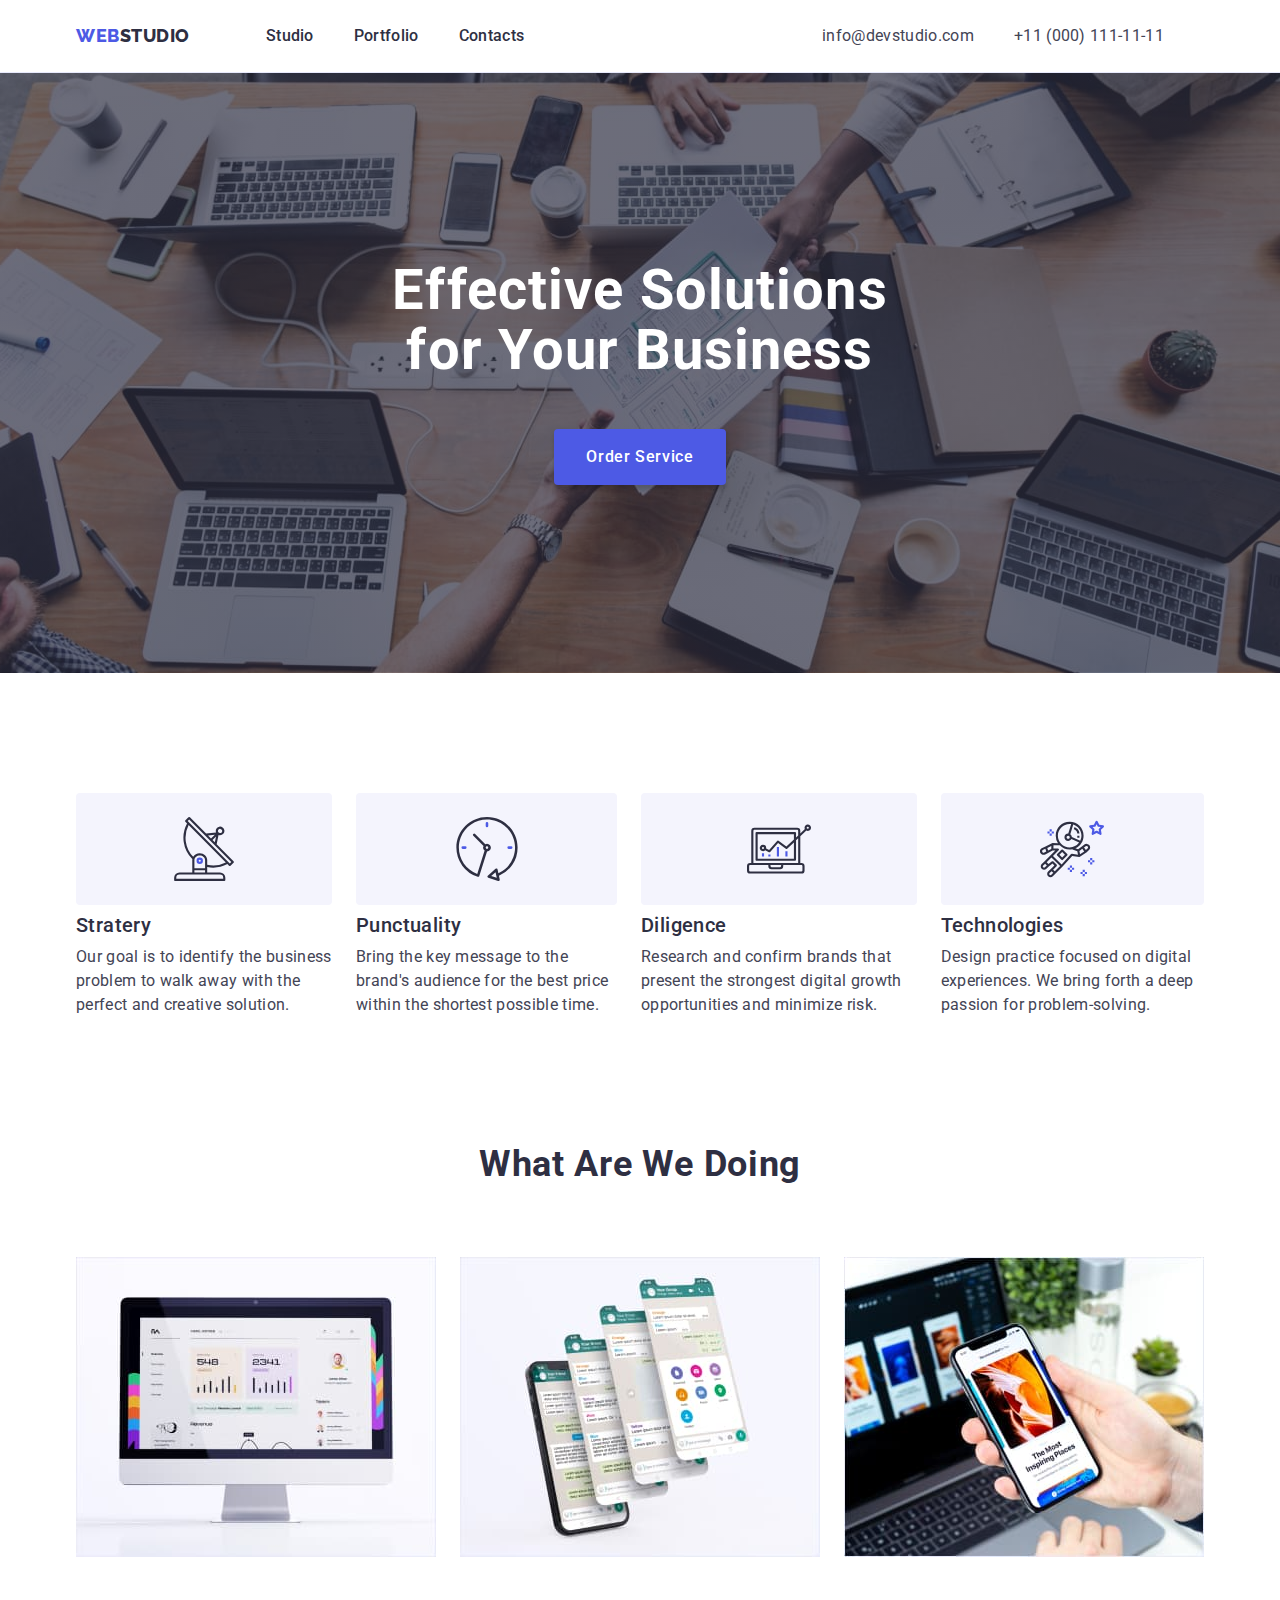
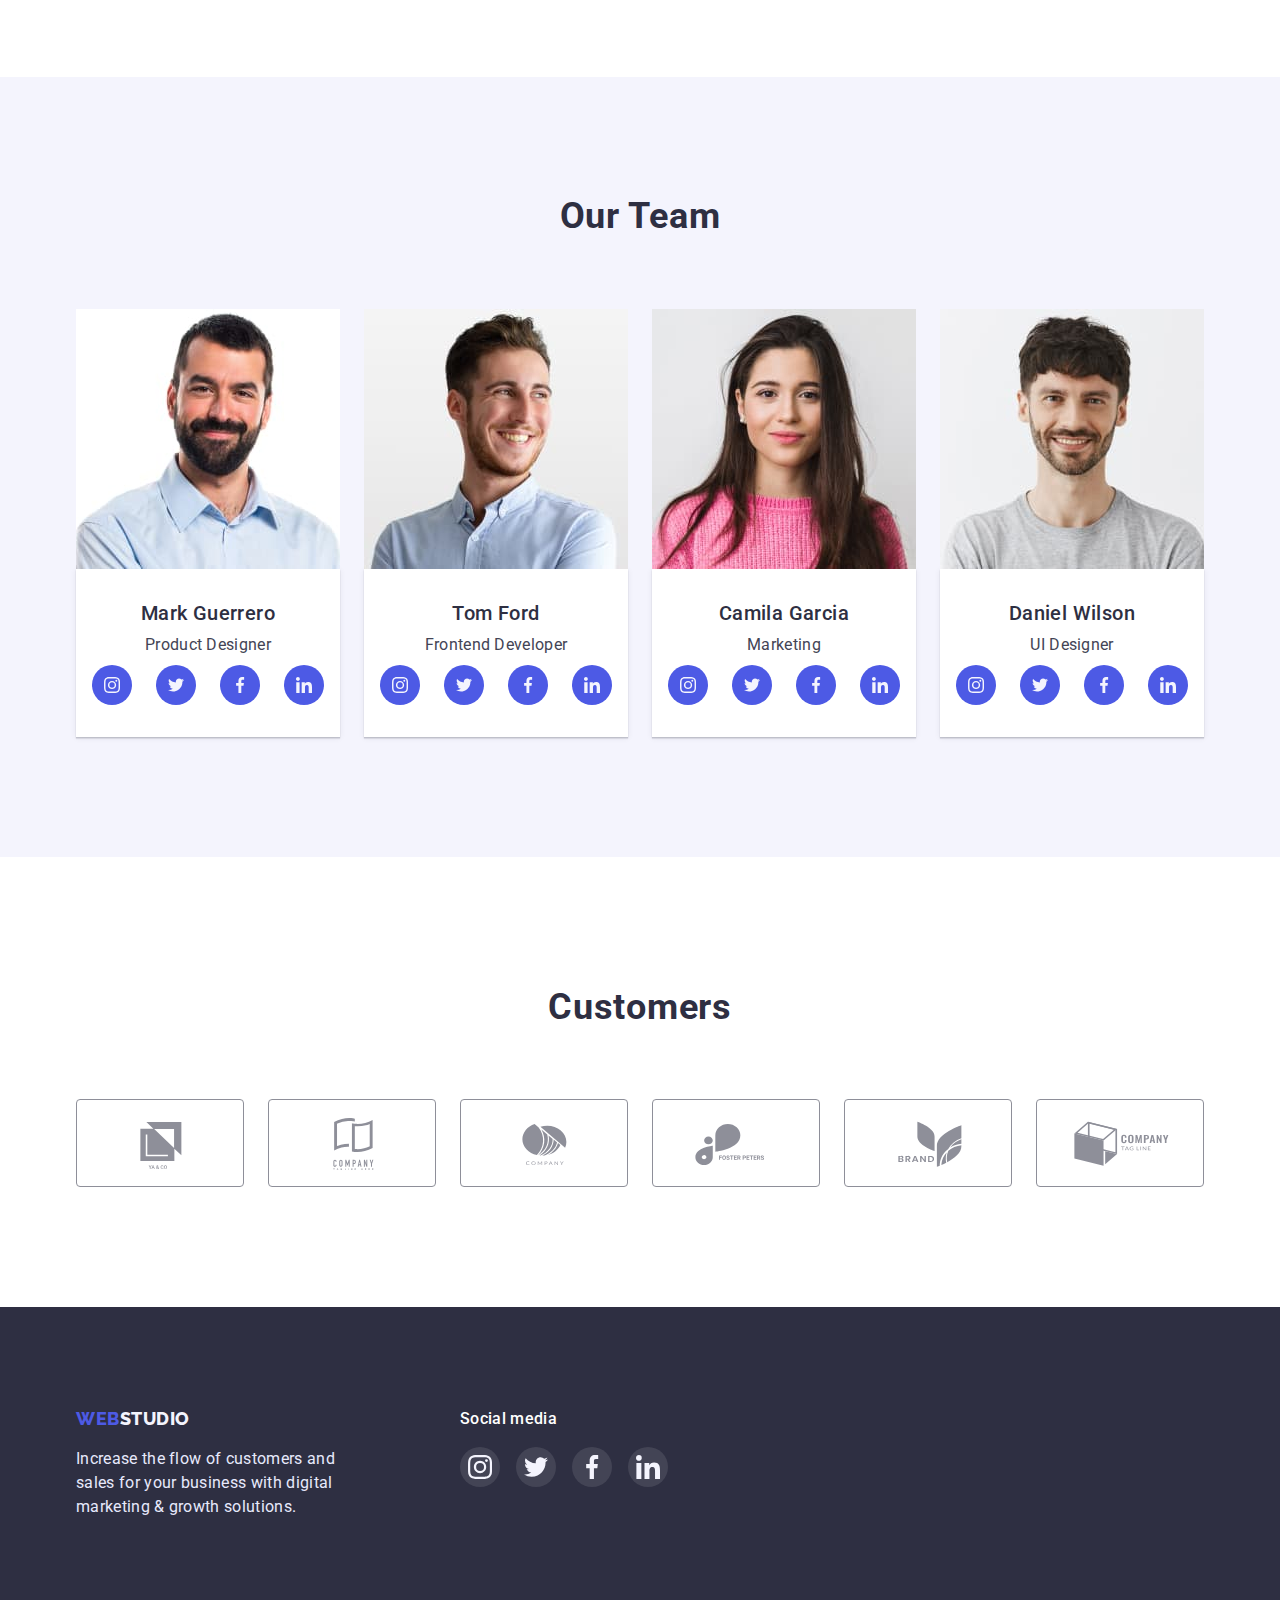
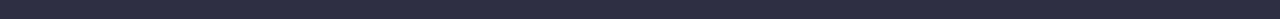
==== commit eb2914c1: "corrected" ====
--- a/index.html
+++ b/index.html
@@ -373,7 +373,7 @@
         </p>
       </div>
       <div class="social-media">
-        <h2 class="footer-title">Social media</h2>
+        <p class="footer-title">Social media</p>
         <ul class="footer-social list">
           <li class="social-item">
             <a class="footer-social-link" href="https://instagram.com" rel="noopener noreferrer"
--- a/css/styles.css
+++ b/css/styles.css
@@ -188,9 +188,14 @@
 
 .work-item-link {
   color: var(--primary-text-color);
-  font-weight: 500;
-  font-size: 20px;
-  line-height: 1.2;
+  display: block;
+}
+
+.work-item-link:hover,
+.work-item-link:focus {
+  box-shadow: 0px 1px 6px var(--accent-color-border-8),
+    0px 1px 1px var(--accent-color-border-16),
+    0px 2px 1px var(--accent-color-border-8);
 }
 
 .contact-link {
@@ -238,13 +243,12 @@
 .button {
   min-width: 169px;
   min-height: 56px;
-  border-radius: 4px;
+
   padding: 16px 32px;
   font-family: var(--primary-font);
   font-weight: 500;
   font-size: 16px;
   line-height: 1.5;
-  align-items: center;
   letter-spacing: 0.04em;
   color: var(--contrast-text-color);
   background: var(--accent-color);
@@ -253,6 +257,9 @@
   display: block;
   margin-right: auto;
   margin-left: auto;
+
+  box-shadow: 0px 4px 4px rgba(0, 0, 0, 0.15);
+  border-radius: 4px;
 }
 
 .hero-container {
@@ -307,14 +314,6 @@
   box-shadow: 0px 1px 6px var(--accent-color-border-8);
 }
 
-.work-item:hover,
-.work-item:focus {
-  border: 1px solid var(--accent-color-second);
-  box-shadow: 0px 1px 6px var(--accent-color-border-8),
-    0px 1px 1px var(--accent-color-border-16),
-    0px 2px 1px var(--accent-color-border-8);
-}
-
 .team-members-wrapper {
   padding: 32px 16px;
   text-align: center;
@@ -400,14 +399,14 @@
   justify-content: center;
   align-items: center;
   color: var(--icons-color);
-  box-sizing: border-box;
-  border: 2px solid var(--icons-color);
+
+  border: 1px solid var(--icons-color);
   border-radius: 4px;
 }
 .customers-link:hover,
 .customers-link:focus {
   color: var(--style-color);
-  border: 1px solid var(--style-color);
+  border-color: var(--style-color);
 }
 
 .customers-svg {
@@ -442,13 +441,14 @@
   color: var(--contrast-text-color);
   margin-bottom: 16px;
   font-weight: 500;
+
+  font-style: normal;
+  font-size: 16px;
+  line-height: 1.5;
+  letter-spacing: 0.02em;
 }
 .social-media {
-  display: flex;
-  flex-wrap: wrap;
-  height: 80px;
   margin-left: 120px;
-  padding-right: 707px;
 }
 .footer-social-link {
   display: flex;
@@ -461,7 +461,7 @@
   border-radius: 50%;
 }
 .footer-social-link:hover,
-.footer-social-linbk:focus {
+.footer-social-link:focus {
   background-color: var(--icons-color2);
 }
 .footer-social {
